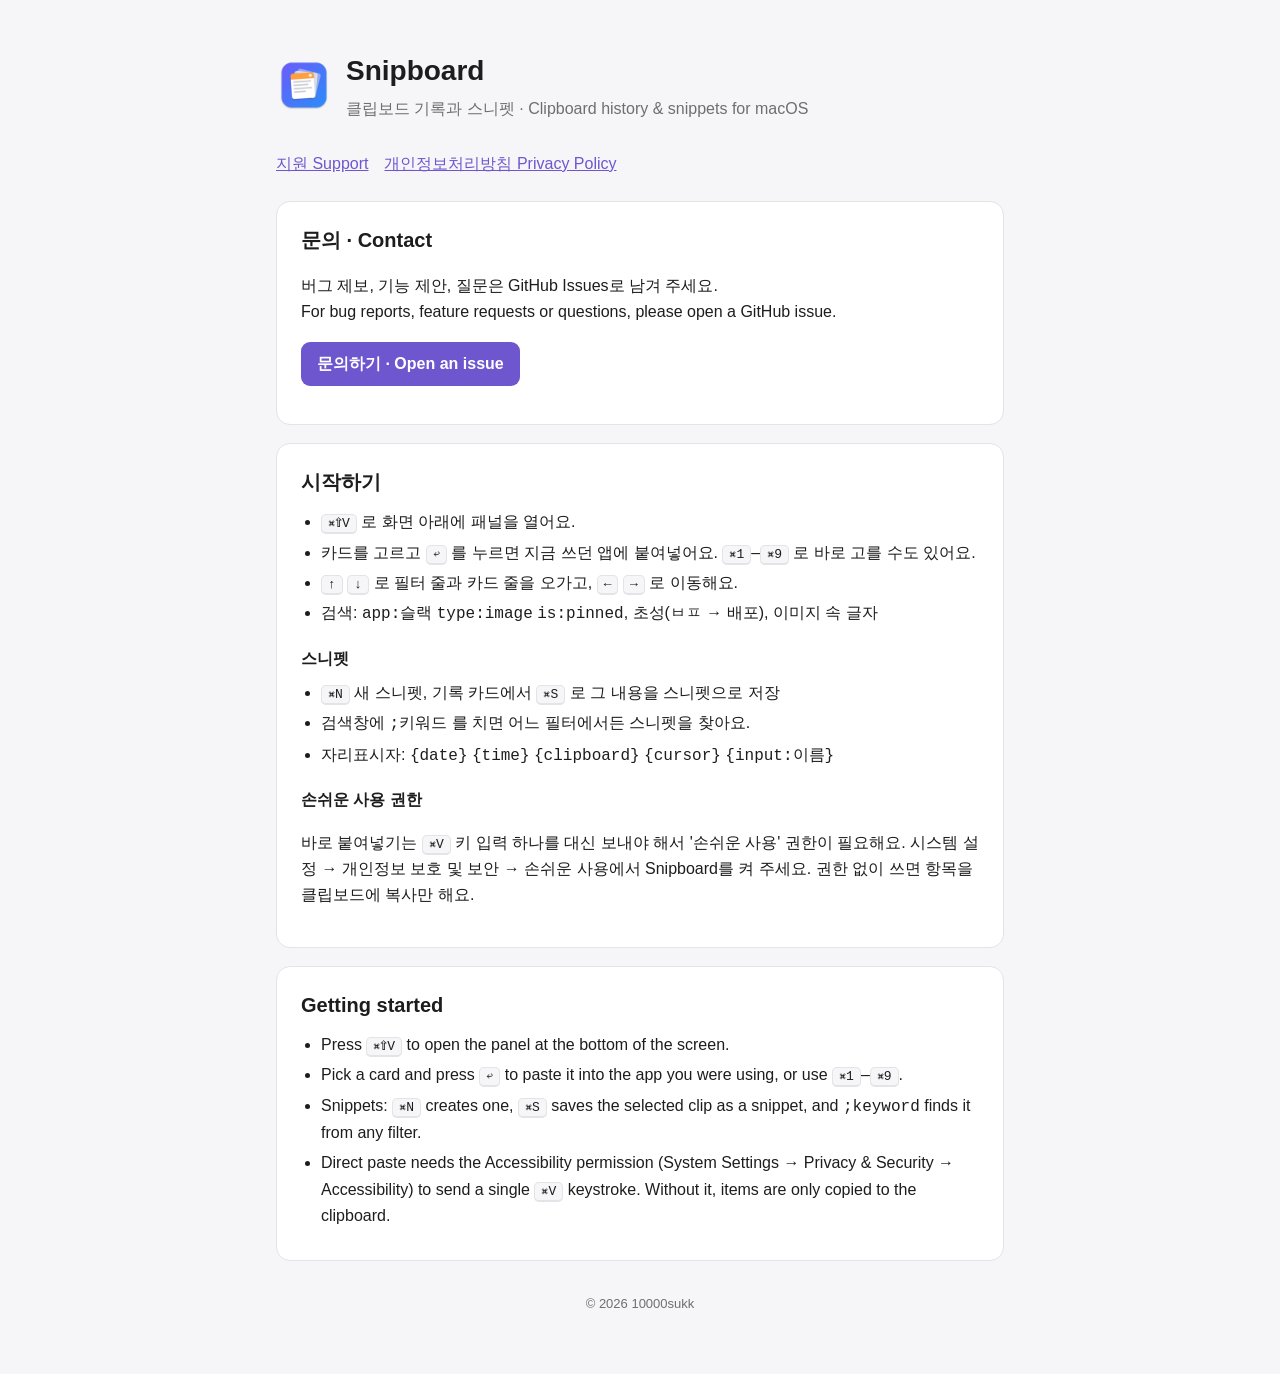
==== index.html @ 5eb4dc50 "Add Snipboard support and privacy policy pages Co-Authored-By: Claude Opus 5.5 <noreply@anthropic.co" ====
<!doctype html>
<html lang="ko">
<head>
  <meta charset="utf-8">
  <meta name="viewport" content="width=device-width, initial-scale=1">
  <title>Snipboard 지원</title>
  <meta name="description" content="Snipboard: Clipboard Manager for macOS — support and help">
  <link rel="icon" href="icon.png">
  <link rel="stylesheet" href="style.css">
</head>
<body>
<main>
  <header>
    <img src="icon.png" alt="">
    <div>
      <h1>Snipboard</h1>
      <p>클립보드 기록과 스니펫 · Clipboard history &amp; snippets for macOS</p>
    </div>
  </header>

  <nav>
    <a href="./">지원 Support</a>
    <a href="privacy.html">개인정보처리방침 Privacy Policy</a>
  </nav>

  <section>
    <h2>문의 · Contact</h2>
    <p>버그 제보, 기능 제안, 질문은 GitHub Issues로 남겨 주세요.<br>
      For bug reports, feature requests or questions, please open a GitHub issue.</p>
    <p><a class="button" href="https://github.com/10000sukk/snipboard/issues/new">문의하기 · Open an issue</a></p>
  </section>

  <section>
    <h2>시작하기</h2>
    <ul>
      <li><kbd>⌘⇧V</kbd> 로 화면 아래에 패널을 열어요.</li>
      <li>카드를 고르고 <kbd>↩</kbd> 를 누르면 지금 쓰던 앱에 붙여넣어요. <kbd>⌘1</kbd>–<kbd>⌘9</kbd> 로 바로 고를 수도 있어요.</li>
      <li><kbd>↑</kbd> <kbd>↓</kbd> 로 필터 줄과 카드 줄을 오가고, <kbd>←</kbd> <kbd>→</kbd> 로 이동해요.</li>
      <li>검색: <code>app:슬랙</code> <code>type:image</code> <code>is:pinned</code>, 초성(<code>ㅂㅍ</code> → 배포), 이미지 속 글자</li>
    </ul>
    <h3>스니펫</h3>
    <ul>
      <li><kbd>⌘N</kbd> 새 스니펫, 기록 카드에서 <kbd>⌘S</kbd> 로 그 내용을 스니펫으로 저장</li>
      <li>검색창에 <code>;키워드</code> 를 치면 어느 필터에서든 스니펫을 찾아요.</li>
      <li>자리표시자: <code>{date}</code> <code>{time}</code> <code>{clipboard}</code> <code>{cursor}</code> <code>{input:이름}</code></li>
    </ul>
    <h3>손쉬운 사용 권한</h3>
    <p>바로 붙여넣기는 <kbd>⌘V</kbd> 키 입력 하나를 대신 보내야 해서 '손쉬운 사용' 권한이 필요해요.
      시스템 설정 → 개인정보 보호 및 보안 → 손쉬운 사용에서 Snipboard를 켜 주세요.
      권한 없이 쓰면 항목을 클립보드에 복사만 해요.</p>
  </section>

  <section>
    <h2>Getting started</h2>
    <ul>
      <li>Press <kbd>⌘⇧V</kbd> to open the panel at the bottom of the screen.</li>
      <li>Pick a card and press <kbd>↩</kbd> to paste it into the app you were using, or use <kbd>⌘1</kbd>–<kbd>⌘9</kbd>.</li>
      <li>Snippets: <kbd>⌘N</kbd> creates one, <kbd>⌘S</kbd> saves the selected clip as a snippet, and <code>;keyword</code> finds it from any filter.</li>
      <li>Direct paste needs the Accessibility permission (System Settings → Privacy &amp; Security → Accessibility) to send a single <kbd>⌘V</kbd> keystroke. Without it, items are only copied to the clipboard.</li>
    </ul>
  </section>

  <footer>© 2026 10000sukk</footer>
</main>
</body>
</html>
---- style.css ----
:root {
  --bg: #f6f6f8;
  --card: #ffffff;
  --text: #1d1d1f;
  --muted: #6e6e73;
  --line: #e3e3e8;
  --accent: #6e56cf;
}
@media (prefers-color-scheme: dark) {
  :root {
    --bg: #111114;
    --card: #1c1c21;
    --text: #f2f2f5;
    --muted: #a1a1aa;
    --line: #2c2c33;
    --accent: #a594f9;
  }
}
* { box-sizing: border-box; }
body {
  margin: 0;
  background: var(--bg);
  color: var(--text);
  font: 16px/1.65 -apple-system, BlinkMacSystemFont, "Apple SD Gothic Neo", "Segoe UI", sans-serif;
}
main { max-width: 760px; margin: 0 auto; padding: 48px 16px 64px; }
header { display: flex; align-items: center; gap: 14px; margin-bottom: 28px; }
header img { width: 56px; height: 56px; }
header h1 { margin: 0; font-size: 28px; }
header p { margin: 2px 0 0; color: var(--muted); }
nav { display: flex; gap: 16px; margin-bottom: 24px; flex-wrap: wrap; }
a { color: var(--accent); }
section {
  background: var(--card);
  border: 1px solid var(--line);
  border-radius: 14px;
  padding: 22px 24px;
  margin-bottom: 18px;
}
h2 { margin: 0 0 10px; font-size: 20px; }
h3 { margin: 18px 0 6px; font-size: 16px; }
ul { padding-left: 20px; margin: 8px 0; }
li { margin: 4px 0; }
.muted { color: var(--muted); font-size: 14px; }
kbd {
  font: 13px ui-monospace, SFMono-Regular, Menlo, monospace;
  border: 1px solid var(--line);
  border-bottom-width: 2px;
  border-radius: 5px;
  padding: 1px 6px;
  background: var(--bg);
}
.button {
  display: inline-block;
  background: var(--accent);
  color: #fff;
  text-decoration: none;
  padding: 9px 16px;
  border-radius: 9px;
  font-weight: 600;
}
footer { color: var(--muted); font-size: 13px; text-align: center; margin-top: 32px; }
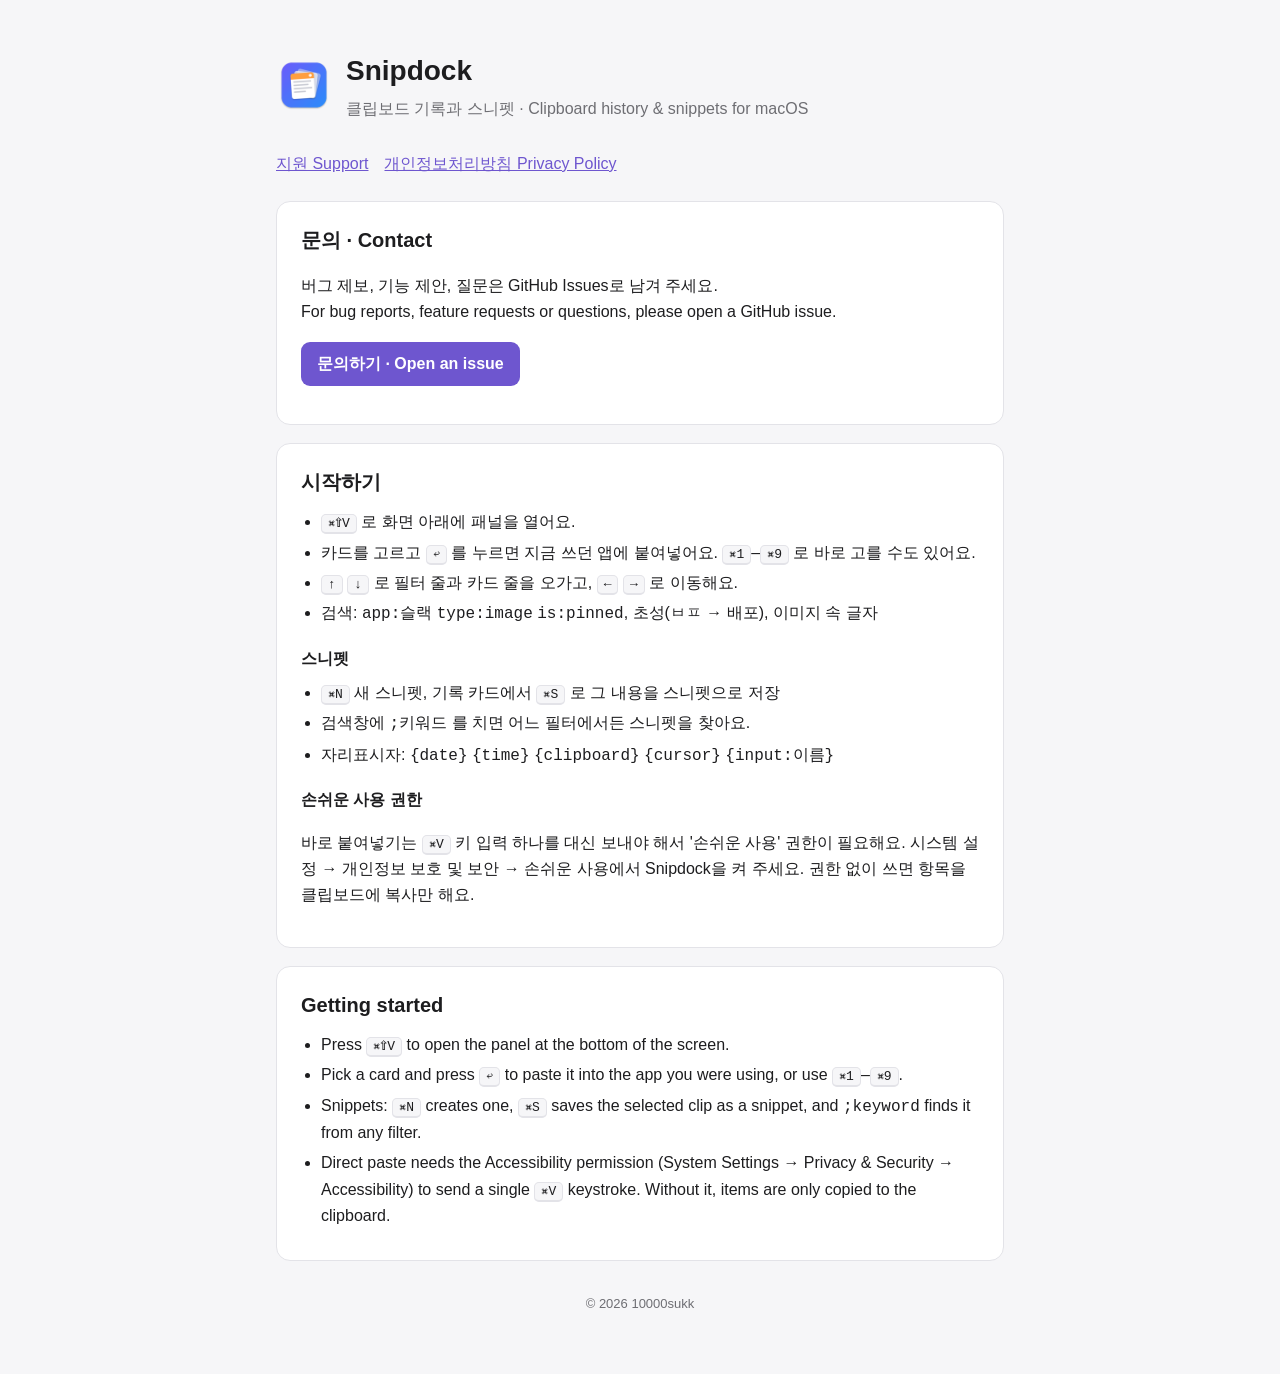
==== commit 5f8abe02: "Rename product to Snipdock" ====
--- a/index.html
+++ b/index.html
@@ -3,8 +3,8 @@
 <head>
   <meta charset="utf-8">
   <meta name="viewport" content="width=device-width, initial-scale=1">
-  <title>Snipboard 지원</title>
-  <meta name="description" content="Snipboard: Clipboard Manager for macOS — support and help">
+  <title>Snipdock 지원</title>
+  <meta name="description" content="Snipdock: Clipboard Manager for macOS — support and help">
   <link rel="icon" href="icon.png">
   <link rel="stylesheet" href="style.css">
 </head>
@@ -13,7 +13,7 @@
   <header>
     <img src="icon.png" alt="">
     <div>
-      <h1>Snipboard</h1>
+      <h1>Snipdock</h1>
       <p>클립보드 기록과 스니펫 · Clipboard history &amp; snippets for macOS</p>
     </div>
   </header>
@@ -27,7 +27,7 @@
     <h2>문의 · Contact</h2>
     <p>버그 제보, 기능 제안, 질문은 GitHub Issues로 남겨 주세요.<br>
       For bug reports, feature requests or questions, please open a GitHub issue.</p>
-    <p><a class="button" href="https://github.com/10000sukk/snipboard/issues/new">문의하기 · Open an issue</a></p>
+    <p><a class="button" href="https://github.com/10000sukk/snipdock/issues/new">문의하기 · Open an issue</a></p>
   </section>
 
   <section>
@@ -46,7 +46,7 @@
     </ul>
     <h3>손쉬운 사용 권한</h3>
     <p>바로 붙여넣기는 <kbd>⌘V</kbd> 키 입력 하나를 대신 보내야 해서 '손쉬운 사용' 권한이 필요해요.
-      시스템 설정 → 개인정보 보호 및 보안 → 손쉬운 사용에서 Snipboard를 켜 주세요.
+      시스템 설정 → 개인정보 보호 및 보안 → 손쉬운 사용에서 Snipdock을 켜 주세요.
       권한 없이 쓰면 항목을 클립보드에 복사만 해요.</p>
   </section>
 
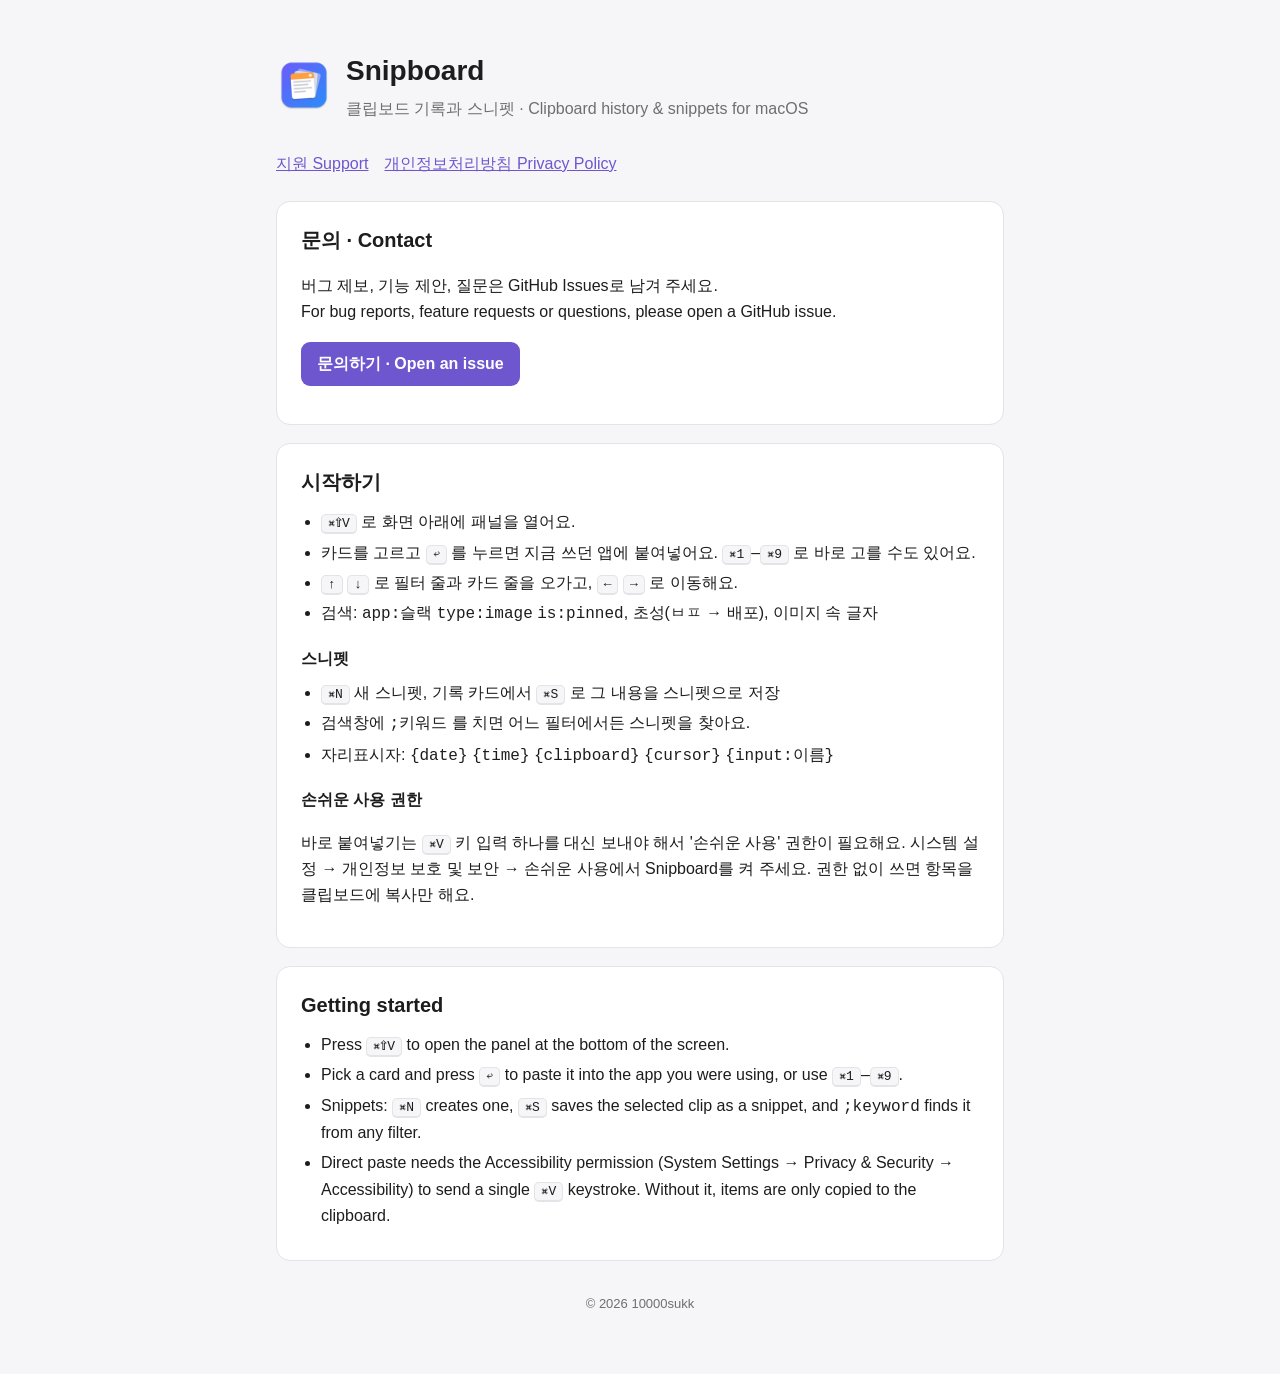
==== commit 73f8cf2e: "Revert "Rename product to Snipdock" This reverts commit 5f8abe022ccbfb7325376af3c5cca00d197d34c0." ====
--- a/index.html
+++ b/index.html
@@ -3,8 +3,8 @@
 <head>
   <meta charset="utf-8">
   <meta name="viewport" content="width=device-width, initial-scale=1">
-  <title>Snipdock 지원</title>
-  <meta name="description" content="Snipdock: Clipboard Manager for macOS — support and help">
+  <title>Snipboard 지원</title>
+  <meta name="description" content="Snipboard: Clipboard Manager for macOS — support and help">
   <link rel="icon" href="icon.png">
   <link rel="stylesheet" href="style.css">
 </head>
@@ -13,7 +13,7 @@
   <header>
     <img src="icon.png" alt="">
     <div>
-      <h1>Snipdock</h1>
+      <h1>Snipboard</h1>
       <p>클립보드 기록과 스니펫 · Clipboard history &amp; snippets for macOS</p>
     </div>
   </header>
@@ -27,7 +27,7 @@
     <h2>문의 · Contact</h2>
     <p>버그 제보, 기능 제안, 질문은 GitHub Issues로 남겨 주세요.<br>
       For bug reports, feature requests or questions, please open a GitHub issue.</p>
-    <p><a class="button" href="https://github.com/10000sukk/snipdock/issues/new">문의하기 · Open an issue</a></p>
+    <p><a class="button" href="https://github.com/10000sukk/snipboard/issues/new">문의하기 · Open an issue</a></p>
   </section>
 
   <section>
@@ -46,7 +46,7 @@
     </ul>
     <h3>손쉬운 사용 권한</h3>
     <p>바로 붙여넣기는 <kbd>⌘V</kbd> 키 입력 하나를 대신 보내야 해서 '손쉬운 사용' 권한이 필요해요.
-      시스템 설정 → 개인정보 보호 및 보안 → 손쉬운 사용에서 Snipdock을 켜 주세요.
+      시스템 설정 → 개인정보 보호 및 보안 → 손쉬운 사용에서 Snipboard를 켜 주세요.
       권한 없이 쓰면 항목을 클립보드에 복사만 해요.</p>
   </section>
 
